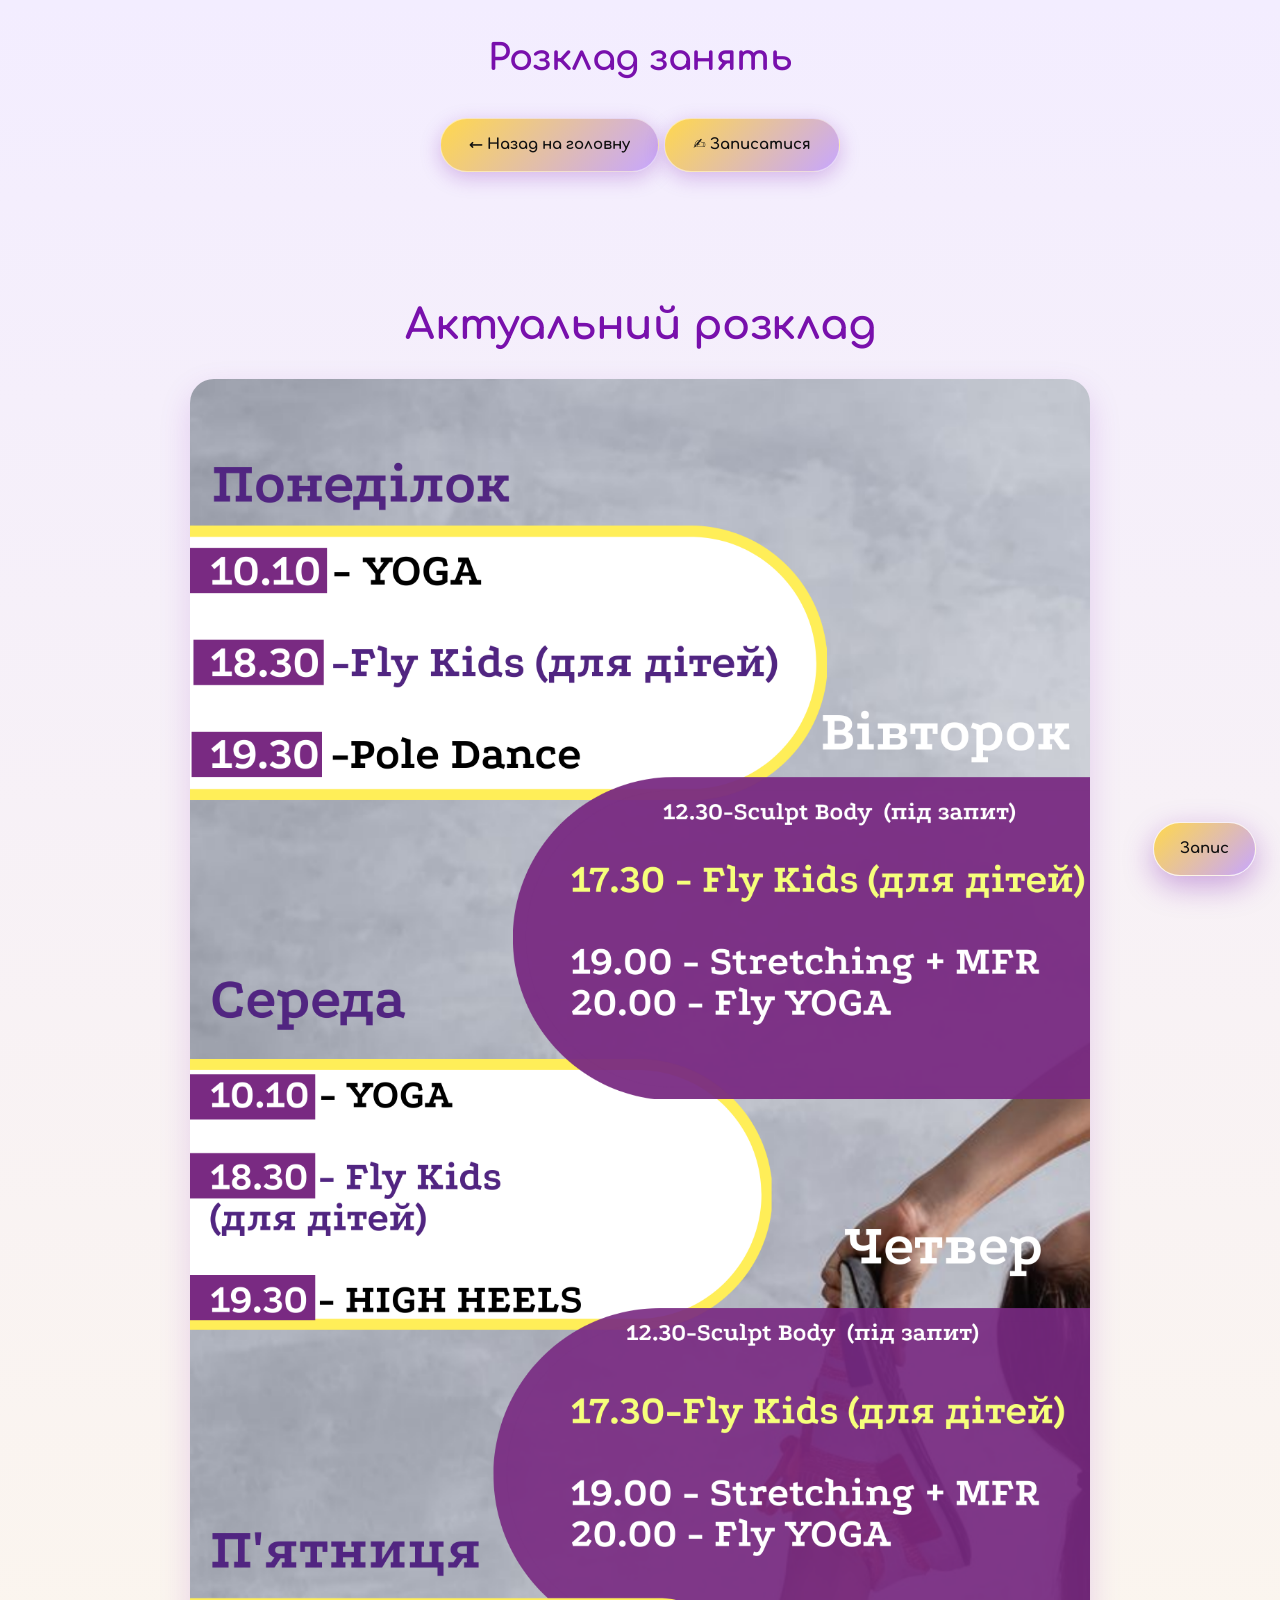
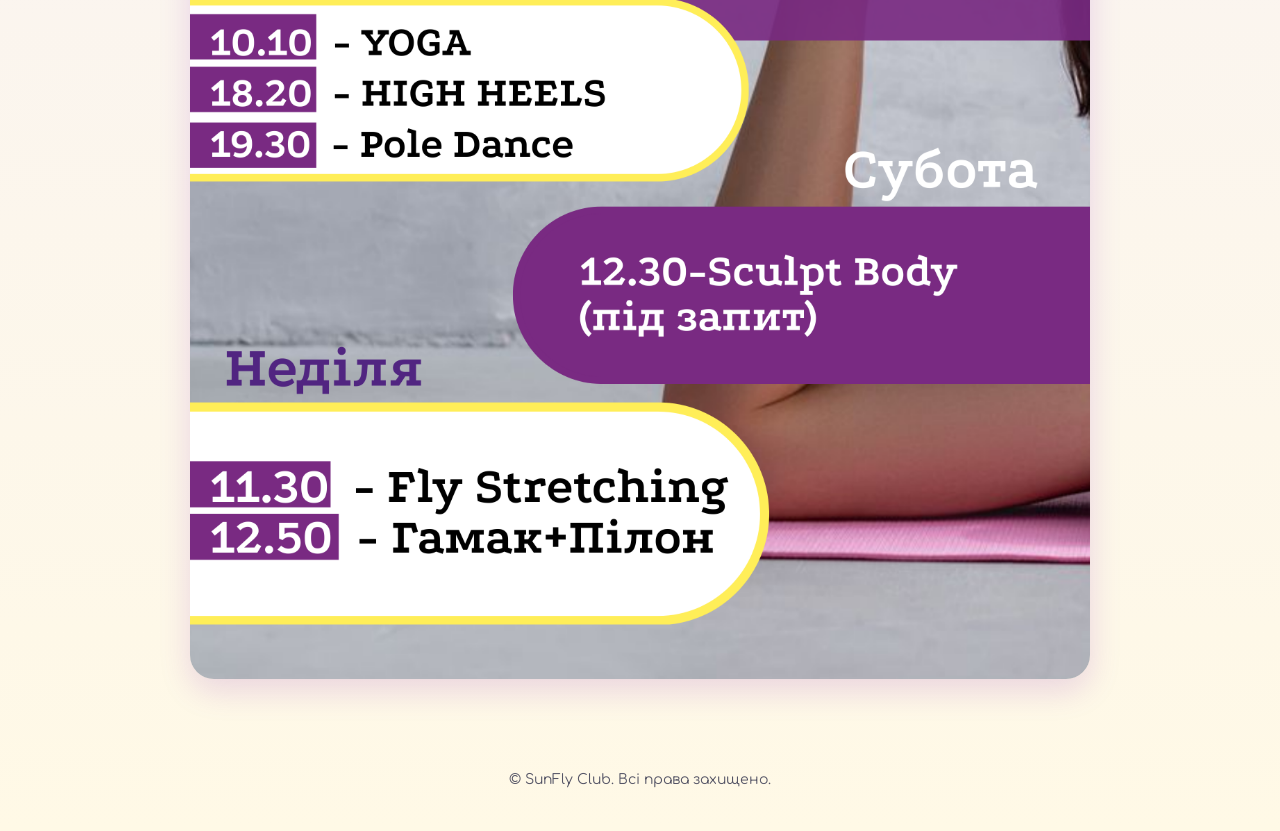
==== schedule.html @ 59981de6 "Initial commit" ====
<!DOCTYPE html>
<html lang="uk">

<head>
  <meta charset="UTF-8">
  <meta name="viewport" content="width=device-width, initial-scale=1.0">

  <title>Розклад занять — SunFly Club</title>
  <meta name="description" content="Розклад груп та занять у студії SunFly.">

  <link rel="apple-touch-icon" sizes="180x180" href="images/favicon/apple-touch-icon.png">
  <link rel="icon" type="image/png" sizes="32x32" href="images/favicon/favicon-32x32.png">
  <link rel="icon" type="image/png" sizes="16x16" href="images/favicon/favicon-16x16.png">

  <link rel="stylesheet" href="css/style.css">
  <link rel="preconnect" href="https://fonts.googleapis.com">
  <link rel="preconnect" href="https://fonts.gstatic.com" crossorigin>
  <link href="https://fonts.googleapis.com/css2?family=Comfortaa:wght@300..700&display=swap" rel="stylesheet">
</head>

<body>

  <a class="floating-cta" href="https://t.me/username?text=Хочу%20записатися" target="_blank" aria-label="Записатися через Telegram">
    Запис
  </a>

  <header class="container">
    <h1>Розклад занять</h1>
    <a href="index.html" class="button">← Назад на головну</a>
    <a class="button" href="https://t.me/username?text=Хочу%20записатися" target="_blank">
      ✍️ Записатися
    </a>
  </header>

  <main>

    <section class="section visible container">

      <h2>Актуальний розклад</h2>

      <div class="schedule-image-wrapper">

        <img src="images/schedule.png" alt="Актуальний розклад занять SunFly (натисніть для збільшення)" class="schedule-image" loading="lazy">

      </div>

    </section>

  </main>

  <footer class="footer">
    <p>© SunFly Club. Всі права захищено.</p>
  </footer>

  <script src="js/script.js"></script>

</body>

</html>
---- css/style.css ----
* {
  box-sizing: border-box;
  margin: 0;
  padding: 0;
}

:root {
  --bg: #f3edff;
  --bg-soft: #fff9e6;
  --text: #1a1a2e;
  --text-muted: #555566;

  --card-bg: rgba(255, 255, 255, 0.82);
  --card-border: rgba(255, 255, 255, 0.6);

  --accent-yellow: #FFD84D;
  --accent-purple: #7810AC;
  --accent-purple-light: #9C51E0;

  --accent-gradient: linear-gradient(135deg, #FFD84D 0%, #C7A6FF 50%, #9C51E0 100%);
  --button-gradient: linear-gradient(135deg, #FFD84D 0%, #C7A6FF 100%);

  --shadow-main: 0 12px 32px rgba(120, 16, 172, 0.15);
  --shadow-primary: 0 8px 25px rgba(0, 0, 0, 0.08);
  --shadow-hover: 0 16px 40px rgba(120, 16, 172, 0.22);
}

html {
  background: linear-gradient(180deg, var(--bg) 0%, var(--bg-soft) 100%);
  min-height: 100%;
  scroll-behavior: smooth;
}

body {
  margin: 0;
  line-height: 1.6;
  font-family: "Comfortaa", system-ui, -apple-system, sans-serif;
  background: transparent;
  color: var(--text);
  text-align: center;
  -webkit-font-smoothing: antialiased;
}

/* 🔹 ЛОГОТИП ТА ХЕДЕР */
.header-top {
  display: flex;
  justify-content: flex-end;
  align-items: center;
  gap: 12px;
}

.logo {
  width: 220px;
  max-width: 80%;
  margin-top: 10px;
  margin-bottom: 12px;
  transition: transform 0.4s cubic-bezier(0.34, 1.56, 0.64, 1);
  filter: drop-shadow(0 8px 20px rgba(199, 166, 255, 0.3));
}

.logo:hover {
  transform: scale(1.05) rotate(-1deg);
}

.insta-link {
  display: flex;
  align-items: center;
  justify-content: center;
  width: 44px;
  height: 44px;
  border-radius: 14px;
  text-decoration: none;
  background: var(--button-gradient);
  box-shadow: 0 4px 15px rgba(120, 16, 172, 0.2);
  transition: transform 0.3s ease, box-shadow 0.3s ease;
}

.insta-icon {
  width: 26px;
  height: 26px;
  fill: #111;
}

.insta-link:hover {
  transform: translateY(-3px) scale(1.08);
  box-shadow: 0 8px 20px rgba(120, 16, 172, 0.35);
}

/* 🔹 КОНТЕЙНЕРИ ТА ТИПОГРАФІКА */
.container {
  padding: 30px 20px;
  max-width: 960px;
  margin: auto;
}

h1, h2 {
  font-weight: 700;
  color: var(--accent-purple);
  letter-spacing: -0.5px;
}

h1 {
  font-size: 36px;
  margin-bottom: 10px;
}

h2 {
  font-size: 42px;
  margin-bottom: 20px;
}

@media (max-width: 600px) {
  h1 { font-size: 28px; }
  h2 { font-size: 32px; }
}

.subtitle {
  color: var(--text-muted);
  font-size: 16px;
  font-weight: 500;
}

/* 🔹 КНОПКИ */
.button {
  display: inline-flex;
  align-items: center;
  justify-content: center;
  gap: 8px;
  padding: 14px 28px;
  background: var(--button-gradient);
  color: #111;
  text-decoration: none;
  border-radius: 50px;
  font-weight: 700;
  font-size: 15px;
  margin-top: 20px;
  transition: all 0.3s cubic-bezier(0.25, 0.8, 0.25, 1);
  box-shadow: 0 6px 20px rgba(120, 16, 172, 0.25);
  border: 1px solid rgba(255, 255, 255, 0.5);
  cursor: pointer;
}

.button:hover {
  transform: translateY(-3px) scale(1.03);
  box-shadow: 0 10px 28px rgba(120, 16, 172, 0.38);
}

.button:active {
  transform: translateY(1px) scale(0.98);
}

/* 🔹 СЕКЦІЇ ТА АНІМАЦІЯ ПОЯВИ */
.section {
  margin-top: 60px;
  opacity: 0;
  transform: translateY(35px);
  transition: opacity 0.7s ease, transform 0.7s cubic-bezier(0.25, 1, 0.5, 1);
}

.section.visible {
  opacity: 1;
  transform: translateY(0);
}

/* 🔹 ПОСЛУГИ (Grid & Glassmorphism Cards) */
.services {
  display: grid;
  grid-template-columns: repeat(2, 1fr);
  gap: 20px;
  margin-top: 25px;
}

@media (max-width: 640px) {
  .services {
    grid-template-columns: 1fr;
    gap: 15px;
  }
}

.card {
  position: relative;
  display: flex;
  flex-direction: column;
  justify-content: center;
  text-decoration: none;
  color: inherit;
  background: var(--card-bg);
  backdrop-filter: blur(12px);
  -webkit-backdrop-filter: blur(12px);
  padding: 26px 22px;
  border-radius: 24px;
  border: 1px solid var(--card-border);
  box-shadow: var(--shadow-primary);
  transition: all 0.35s cubic-bezier(0.25, 0.8, 0.25, 1);
  overflow: hidden;
}

.card::before {
  content: "";
  position: absolute;
  inset: 0;
  background: linear-gradient(
    120deg,
    transparent 30%,
    rgba(255, 255, 255, 0.7),
    transparent 70%
  );
  opacity: 0;
  transition: opacity 0.5s ease, transform 0.5s ease;
  transform: translateX(-100%);
  pointer-events: none;
}

.card:hover {
  transform: translateY(-7px) scale(1.015);
  box-shadow: var(--shadow-hover);
  border-color: rgba(199, 166, 255, 0.8);
}

.card:hover::before {
  opacity: 1;
  transform: translateX(100%);
}

.card h3 {
  margin-bottom: 8px;
  font-size: 20px;
  color: var(--accent-purple);
}

.card p {
  font-size: 14px;
  color: var(--text-muted);
}

.spa-card {
  grid-column: 1 / -1;
  text-align: center;
  background: linear-gradient(135deg, rgba(255, 216, 77, 0.35), rgba(199, 166, 255, 0.35));
  border: 1px solid rgba(199, 166, 255, 0.6);
}

/* Stagger animation for services */
.services .card {
  opacity: 0;
  transform: translateY(20px);
}

.services.visible .card {
  animation: fadeUpCard 0.5s forwards ease-out;
}

.services.visible .card:nth-child(1) { animation-delay: 0.05s; }
.services.visible .card:nth-child(2) { animation-delay: 0.15s; }
.services.visible .card:nth-child(3) { animation-delay: 0.25s; }
.services.visible .card:nth-child(4) { animation-delay: 0.35s; }
.services.visible .card:nth-child(5) { animation-delay: 0.45s; }

@keyframes fadeUpCard {
  to {
    opacity: 1;
    transform: translateY(0);
  }
}

/* 🔹 ГАЛЕРЕЯ */
.gallery {
  display: flex;
  flex-wrap: wrap;
  justify-content: center;
  gap: 16px;
  margin-top: 20px;
}

.gallery img {
  width: 100%;
  max-width: 270px;
  height: 200px;
  object-fit: cover;
  border-radius: 18px;
  box-shadow: var(--shadow-primary);
  transition: all 0.4s cubic-bezier(0.25, 0.8, 0.25, 1);
  border: 2px solid transparent;
}

.gallery img:hover {
  transform: scale(1.05) translateY(-4px);
  box-shadow: var(--shadow-hover);
  border-color: var(--accent-purple-light);
}

/* 🔹 ПЛАВАЮЧА КНОПКА (CTA) */
.floating-cta {
  position: fixed;
  bottom: 24px;
  right: 24px;
  z-index: 999;
  display: inline-flex;
  align-items: center;
  gap: 8px;
  padding: 14px 26px;
  border-radius: 35px;
  background: var(--button-gradient);
  box-shadow: 0 10px 30px rgba(120, 16, 172, 0.35);
  color: #111;
  text-decoration: none;
  font-weight: 700;
  font-size: 15px;
  transition: all 0.3s cubic-bezier(0.25, 0.8, 0.25, 1);
  border: 1px solid rgba(255, 255, 255, 0.8);
  animation: pulseGlow 3s infinite ease-in-out;
}

.floating-cta:hover {
  transform: scale(1.08) translateY(-2px);
  box-shadow: 0 14px 35px rgba(120, 16, 172, 0.5);
}

@keyframes pulseGlow {
  0%, 100% {
    box-shadow: 0 10px 30px rgba(120, 16, 172, 0.35);
  }
  50% {
    box-shadow: 0 10px 35px rgba(255, 216, 77, 0.6);
  }
}

/* 🔹 ЛОКАЦІЇ ТА КАРТА */
.addresses {
  margin-top: 20px;
}

.address-card {
  background: var(--card-bg);
  backdrop-filter: blur(10px);
  -webkit-backdrop-filter: blur(10px);
  padding: 28px 24px;
  border-radius: 24px;
  border: 1px solid var(--card-border);
  box-shadow: var(--shadow-primary);
  text-align: left;
}

.address-card h3 {
  font-size: 22px;
  color: var(--accent-purple);
  margin-bottom: 12px;
  text-align: center;
}

.address-card p {
  margin-bottom: 8px;
  font-size: 15px;
  line-height: 1.5;
}

.map-block {
  margin-top: 20px;
  display: flex;
  flex-direction: column;
  align-items: center;
  gap: 15px;
}

.map-block iframe {
  box-shadow: var(--shadow-main);
  border-radius: 18px;
}

/* 🔹 SPA СТОРІНКА ТА СЛАЙДЕР */
.spa-layout {
  display: grid;
  grid-template-columns: 1fr 1fr;
  gap: 32px;
  align-items: center;
  text-align: left;
}

@media (max-width: 768px) {
  .spa-layout {
    grid-template-columns: 1fr;
  }
}

.spa-slider {
  position: relative;
  width: 100%;
  height: 420px;
  overflow: hidden;
  border-radius: 24px;
  box-shadow: var(--shadow-main);
  touch-action: pan-y;
}

@media (max-width: 768px) {
  .spa-slider {
    height: 280px;
  }
}

.slide {
  position: absolute;
  inset: 0;
  width: 100%;
  height: 100%;
  object-fit: cover;
  opacity: 0;
  transition: opacity 0.8s ease-in-out, transform 1.2s ease;
  pointer-events: none;
}

.slide.active {
  opacity: 1;
  z-index: 1;
  transform: scale(1.02);
}

.prev, .next {
  position: absolute;
  top: 50%;
  transform: translateY(-50%);
  background: rgba(0, 0, 0, 0.45);
  backdrop-filter: blur(8px);
  -webkit-backdrop-filter: blur(8px);
  color: white;
  border: 1px solid rgba(255, 255, 255, 0.3);
  font-size: 24px;
  width: 44px;
  height: 44px;
  display: flex;
  align-items: center;
  justify-content: center;
  cursor: pointer;
  border-radius: 50%;
  z-index: 10;
  transition: background 0.3s, transform 0.3s;
}

.prev { left: 14px; }
.next { right: 14px; }

.prev:hover, .next:hover {
  background: rgba(120, 16, 172, 0.8);
  transform: translateY(-50%) scale(1.1);
}

/* Dots pagination for SPA slider */
.slider-dots {
  position: absolute;
  bottom: 14px;
  left: 50%;
  transform: translateX(-50%);
  display: flex;
  gap: 8px;
  z-index: 10;
}

.slider-dots .dot {
  width: 10px;
  height: 10px;
  border-radius: 50%;
  background: rgba(255, 255, 255, 0.5);
  border: none;
  cursor: pointer;
  transition: all 0.3s ease;
}

.slider-dots .dot.active {
  background: var(--accent-yellow);
  transform: scale(1.3);
  width: 22px;
  border-radius: 10px;
}

.spa-info {
  background: var(--card-bg);
  backdrop-filter: blur(12px);
  padding: 28px;
  border-radius: 24px;
  border: 1px solid var(--card-border);
  box-shadow: var(--shadow-primary);
}

.spa-info h2 {
  text-align: left;
  font-size: 28px;
  margin-bottom: 12px;
}

.spa-info h3 {
  color: var(--accent-purple);
  margin-top: 18px;
  margin-bottom: 8px;
}

.spa-info ul {
  padding-left: 20px;
  margin-bottom: 15px;
}

.spa-info li {
  margin-bottom: 6px;
}

/* 🔹 РОЗКЛАД */
.schedule-image-wrapper {
  margin-top: 20px;
  display: flex;
  justify-content: center;
}

.schedule-image {
  width: 100%;
  max-width: 900px;
  border-radius: 24px;
  box-shadow: var(--shadow-main);
  transition: transform 0.3s ease, box-shadow 0.3s ease;
}

.schedule-image:hover {
  transform: scale(1.015);
  box-shadow: var(--shadow-hover);
}

/* 🔹 LIGHTBOX MODAL */
.lightbox-modal {
  position: fixed;
  inset: 0;
  z-index: 2000;
  display: flex;
  align-items: center;
  justify-content: center;
  background: rgba(0, 0, 0, 0.85);
  backdrop-filter: blur(10px);
  -webkit-backdrop-filter: blur(10px);
  opacity: 0;
  pointer-events: none;
  transition: opacity 0.35s ease;
  padding: 20px;
}

.lightbox-modal.active {
  opacity: 1;
  pointer-events: auto;
}

.lightbox-content {
  position: relative;
  max-width: 90vw;
  max-height: 90vh;
  display: flex;
  flex-direction: column;
  align-items: center;
}

.lightbox-img {
  max-width: 100%;
  max-height: 80vh;
  object-fit: contain;
  border-radius: 16px;
  box-shadow: 0 10px 40px rgba(0, 0, 0, 0.5);
}

.lightbox-close {
  position: absolute;
  top: -45px;
  right: 0;
  background: transparent;
  border: none;
  color: white;
  font-size: 36px;
  line-height: 1;
  cursor: pointer;
  transition: transform 0.2s ease;
}

.lightbox-close:hover {
  transform: scale(1.2);
  color: var(--accent-yellow);
}

.lightbox-caption {
  color: rgba(255, 255, 255, 0.9);
  margin-top: 12px;
  font-size: 15px;
}

/* 🔹 ФУТЕР */
.footer {
  margin: 60px 0 40px;
  color: var(--text-muted);
  font-size: 14px;
}
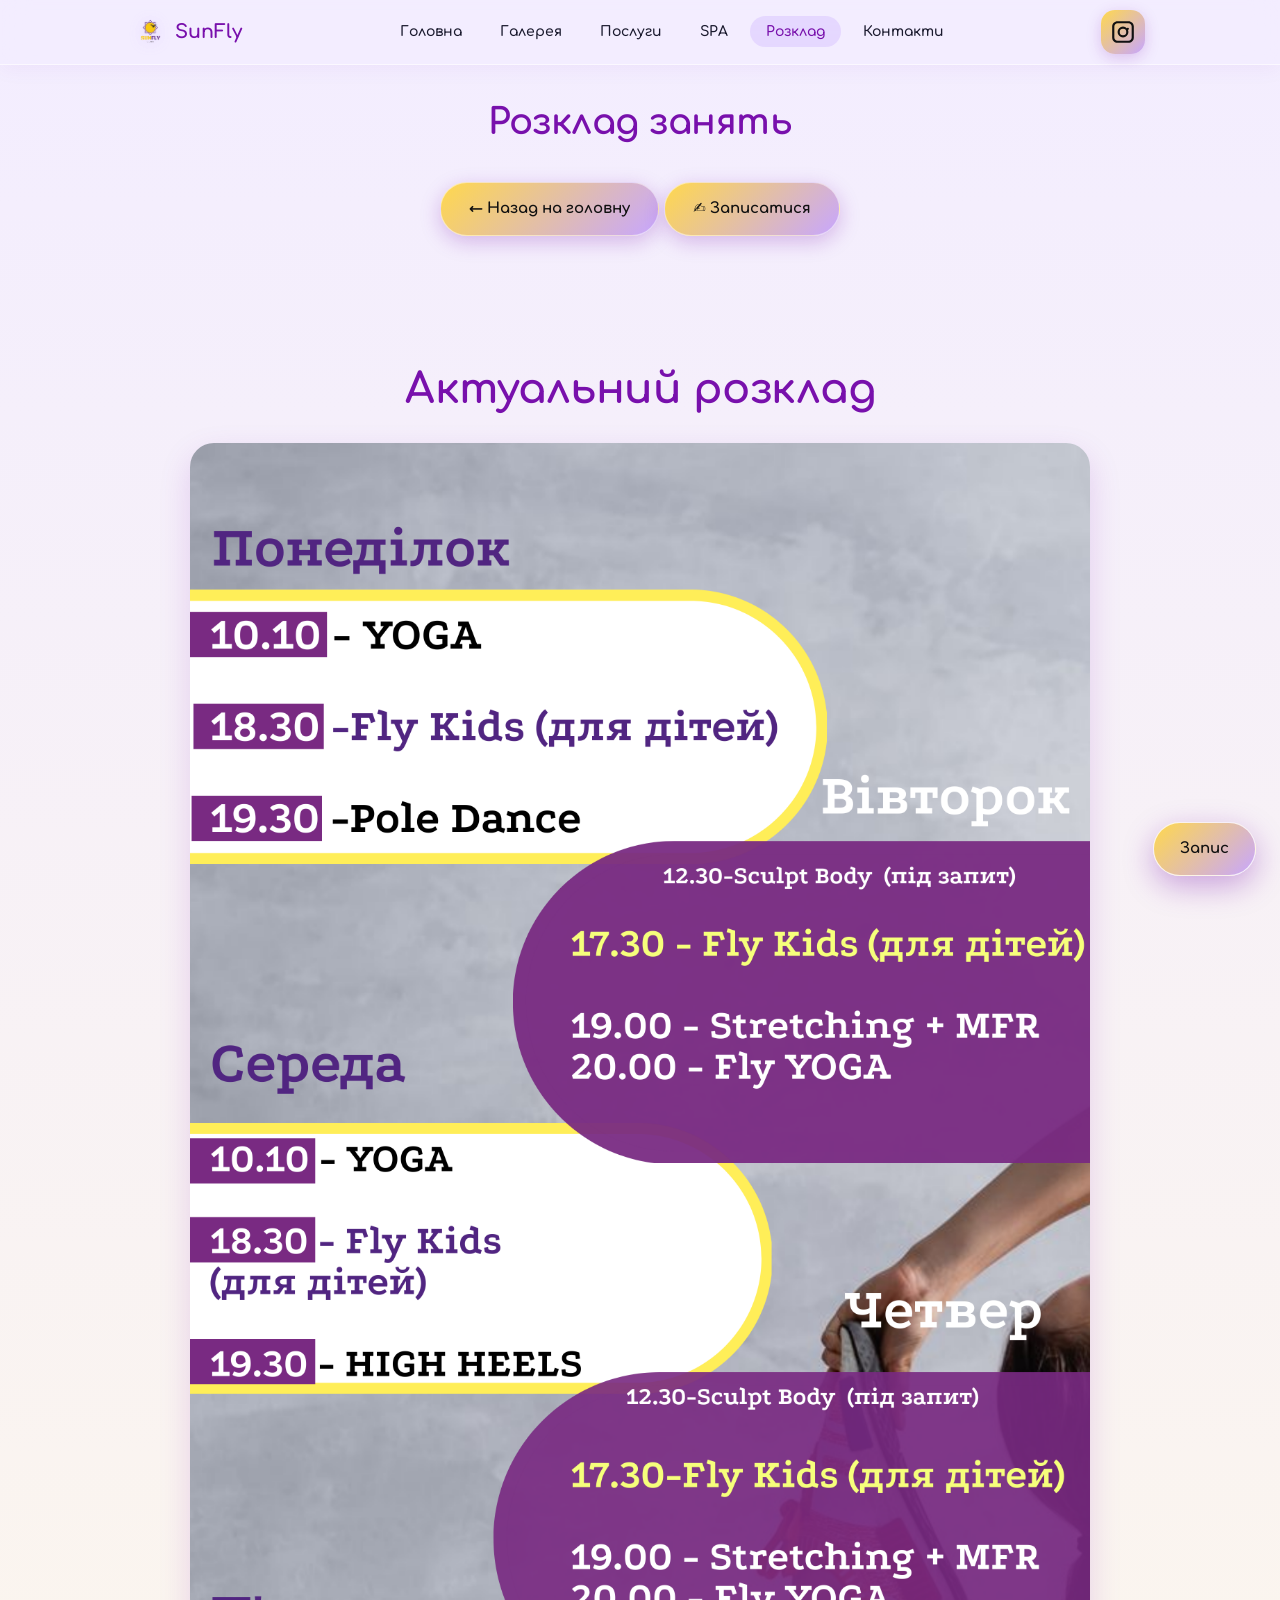
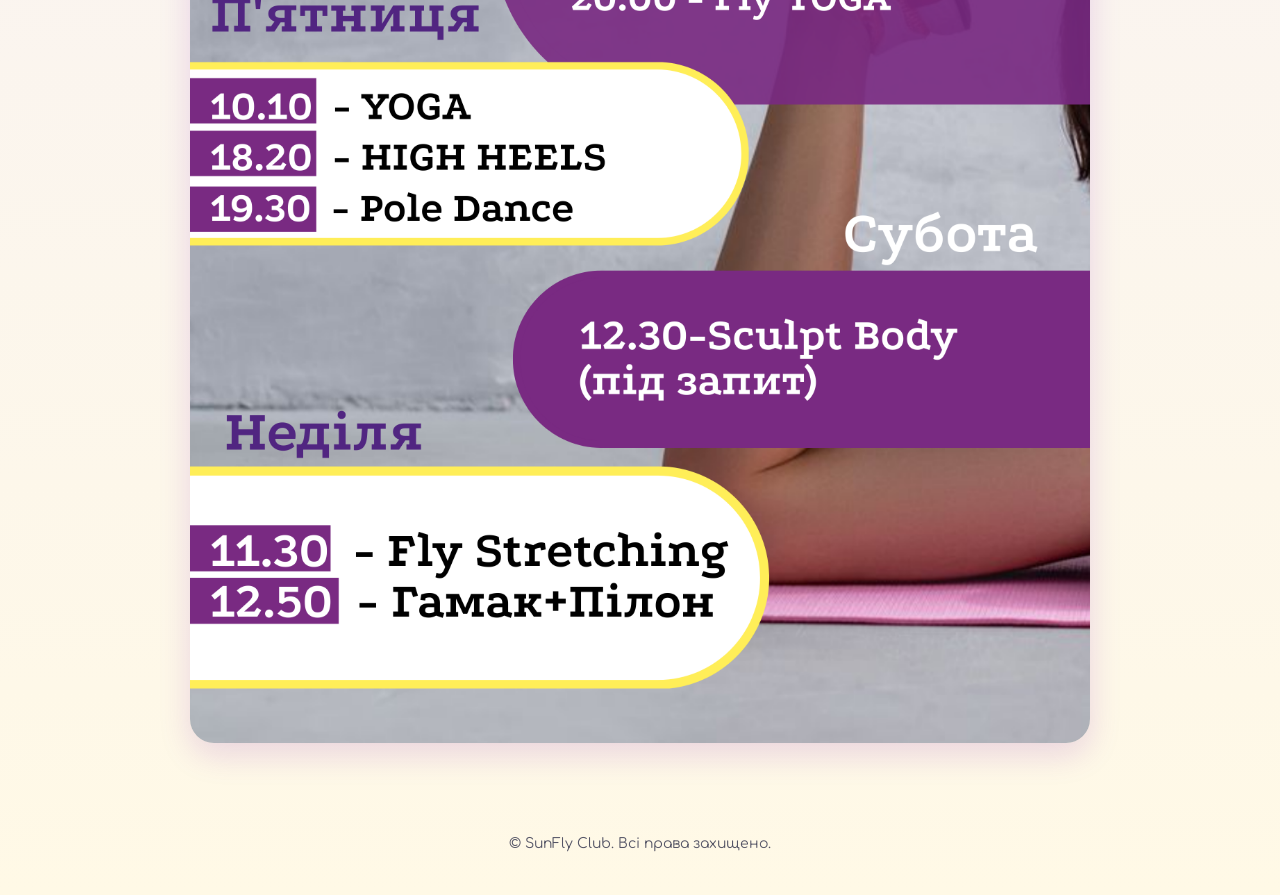
==== commit 4f5bede6: "nav + optimization" ====
--- a/schedule.html
+++ b/schedule.html
@@ -20,6 +20,40 @@
 
 <body>
 
+  <!-- 🔹 ФІКСОВАНА НАВІГАЦІЙНА ПАНЕЛЬ (GLASSMORPHISM NAVBAR) -->
+  <nav class="navbar" id="navbar">
+    <div class="nav-container">
+      <a href="index.html" class="nav-brand">
+        <img src="images/logo.png" alt="SunFly Logo" class="nav-logo-img">
+        <span>SunFly</span>
+      </a>
+
+      <ul class="nav-menu" id="nav-menu">
+        <li><a href="index.html" class="nav-link">Головна</a></li>
+        <li><a href="index.html#gallery" class="nav-link">Галерея</a></li>
+        <li><a href="index.html#services" class="nav-link">Послуги</a></li>
+        <li><a href="spa.html" class="nav-link">SPA</a></li>
+        <li><a href="schedule.html" class="nav-link active">Розклад</a></li>
+        <li><a href="index.html#contacts" class="nav-link">Контакти</a></li>
+      </ul>
+
+      <div class="nav-actions">
+        <a href="https://www.instagram.com/sunfly_club_?igsh=MWcwdW11bGVmOGppaA==" target="_blank"
+          class="insta-link" aria-label="Instagram">
+          <svg viewBox="0 0 24 24" class="insta-icon">
+            <path d="M7 2C4.2 2 2 4.2 2 7v10c0 2.8 2.2 5 5 5h10c2.8 0 5-2.2 5-5V7c0-2.8-2.2-5-5-5H7zm0 2h10c1.7 0 3 1.3 3 3v10c0 1.7-1.3 3-3 3H7c-1.7 0-3-1.3-3-3V7c0-1.7 1.3-3 3-3zm5 3a5 5 0 100 10 5 5 0 000-10zm0 2a3 3 0 110 6 3 3 0 010-6zm4.5-.9a1 1 0 100 2 1 1 0 000-2z" />
+          </svg>
+        </a>
+
+        <button class="burger-toggle" id="burger-toggle" aria-label="Відкрити меню" aria-expanded="false">
+          <span class="burger-bar"></span>
+          <span class="burger-bar"></span>
+          <span class="burger-bar"></span>
+        </button>
+      </div>
+    </div>
+  </nav>
+
   <a class="floating-cta" href="https://t.me/username?text=Хочу%20записатися" target="_blank" aria-label="Записатися через Telegram">
     Запис
   </a>
@@ -31,6 +65,7 @@
       ✍️ Записатися
     </a>
   </header>
+
 
   <main>
 
--- a/css/style.css
+++ b/css/style.css
@@ -10,8 +10,8 @@
   --text: #1a1a2e;
   --text-muted: #555566;
 
-  --card-bg: rgba(255, 255, 255, 0.82);
-  --card-border: rgba(255, 255, 255, 0.6);
+  --card-bg: rgba(255, 255, 255, 0.94);
+  --card-border: rgba(255, 255, 255, 0.7);
 
   --accent-yellow: #FFD84D;
   --accent-purple: #7810AC;
@@ -39,6 +39,167 @@
   color: var(--text);
   text-align: center;
   -webkit-font-smoothing: antialiased;
+  padding-top: 64px; /* Компенсація для фіксованого навбару */
+}
+
+/* 🔹 ФІКСОВАНА НАВІГАЦІЯ (STICKY GLASSMORPHISM NAVBAR) */
+.navbar {
+  position: fixed;
+  top: 0;
+  left: 0;
+  right: 0;
+  width: 100%;
+  z-index: 1000;
+  background: rgba(243, 237, 255, 0.85);
+  backdrop-filter: blur(14px);
+  -webkit-backdrop-filter: blur(14px);
+  border-bottom: 1px solid rgba(255, 255, 255, 0.6);
+  box-shadow: 0 4px 20px rgba(120, 16, 172, 0.05);
+  transition: all 0.3s ease;
+}
+
+.navbar.scrolled {
+  background: rgba(243, 237, 255, 0.94);
+  box-shadow: 0 8px 30px rgba(120, 16, 172, 0.12);
+}
+
+.nav-container {
+  display: flex;
+  align-items: center;
+  justify-content: space-between;
+  max-width: 1050px;
+  margin: 0 auto;
+  padding: 8px 20px;
+  height: 64px;
+}
+
+.nav-brand {
+  display: flex;
+  align-items: center;
+  gap: 10px;
+  text-decoration: none;
+  color: var(--accent-purple);
+  font-weight: 700;
+  font-size: 19px;
+  transition: transform 0.3s ease;
+}
+
+.nav-brand:hover {
+  transform: scale(1.03);
+}
+
+.nav-logo-img {
+  height: 38px;
+  width: auto;
+  filter: drop-shadow(0 2px 8px rgba(199, 166, 255, 0.4));
+}
+
+.nav-menu {
+  display: flex;
+  align-items: center;
+  gap: 6px;
+  list-style: none;
+  margin: 0;
+  padding: 0;
+}
+
+.nav-link {
+  text-decoration: none;
+  color: var(--text);
+  font-weight: 600;
+  font-size: 14px;
+  padding: 8px 16px;
+  border-radius: 25px;
+  transition: all 0.25s ease;
+}
+
+.nav-link:hover,
+.nav-link.active {
+  color: var(--accent-purple);
+  background: rgba(199, 166, 255, 0.3);
+}
+
+.nav-actions {
+  display: flex;
+  align-items: center;
+  gap: 12px;
+}
+
+/* 🔹 БУРГЕР-МЕНЮ ДЛЯ МОБІЛЬНИХ */
+.burger-toggle {
+  display: none;
+  flex-direction: column;
+  justify-content: space-around;
+  width: 40px;
+  height: 40px;
+  padding: 8px;
+  background: rgba(255, 255, 255, 0.8);
+  border: 1px solid rgba(199, 166, 255, 0.6);
+  border-radius: 12px;
+  cursor: pointer;
+  z-index: 1001;
+  box-shadow: 0 4px 12px rgba(120, 16, 172, 0.1);
+  transition: all 0.3s ease;
+}
+
+.burger-bar {
+  display: block;
+  width: 100%;
+  height: 2.5px;
+  background-color: var(--accent-purple);
+  border-radius: 2px;
+  transition: transform 0.3s ease, opacity 0.3s ease;
+}
+
+/* Перетворення бургер-іконки на хрестик X */
+.burger-toggle.open .burger-bar:nth-child(1) {
+  transform: translateY(7.5px) rotate(45deg);
+}
+
+.burger-toggle.open .burger-bar:nth-child(2) {
+  opacity: 0;
+}
+
+.burger-toggle.open .burger-bar:nth-child(3) {
+  transform: translateY(-7.5px) rotate(-45deg);
+}
+
+/* Адаптив меню на планшетах і смартфонах */
+@media (max-width: 860px) {
+  .burger-toggle {
+    display: flex;
+  }
+
+  .nav-menu {
+    position: fixed;
+    top: 64px;
+    left: 0;
+    right: 0;
+    background: rgba(243, 237, 255, 0.98);
+    flex-direction: column;
+    padding: 24px 20px;
+    gap: 12px;
+    border-bottom: 1px solid rgba(199, 166, 255, 0.4);
+    box-shadow: 0 16px 32px rgba(120, 16, 172, 0.15);
+    transform: translateY(-150%);
+    opacity: 0;
+    visibility: hidden;
+    transition: all 0.35s cubic-bezier(0.25, 1, 0.5, 1);
+  }
+
+  .nav-menu.open {
+    transform: translateY(0);
+    opacity: 1;
+    visibility: visible;
+  }
+
+  .nav-link {
+    width: 100%;
+    text-align: center;
+    padding: 12px 20px;
+    font-size: 16px;
+    background: rgba(255, 255, 255, 0.5);
+  }
 }
 
 /* 🔹 ЛОГОТИП ТА ХЕДЕР */
@@ -57,6 +218,7 @@
   transition: transform 0.4s cubic-bezier(0.34, 1.56, 0.64, 1);
   filter: drop-shadow(0 8px 20px rgba(199, 166, 255, 0.3));
 }
+
 
 .logo:hover {
   transform: scale(1.05) rotate(-1deg);
@@ -185,8 +347,6 @@
   text-decoration: none;
   color: inherit;
   background: var(--card-bg);
-  backdrop-filter: blur(12px);
-  -webkit-backdrop-filter: blur(12px);
   padding: 26px 22px;
   border-radius: 24px;
   border: 1px solid var(--card-border);
@@ -318,10 +478,12 @@
 
 @keyframes pulseGlow {
   0%, 100% {
+    transform: scale(1);
     box-shadow: 0 10px 30px rgba(120, 16, 172, 0.35);
   }
   50% {
-    box-shadow: 0 10px 35px rgba(255, 216, 77, 0.6);
+    transform: scale(1.03);
+    box-shadow: 0 10px 32px rgba(255, 216, 77, 0.55);
   }
 }
 
@@ -332,8 +494,6 @@
 
 .address-card {
   background: var(--card-bg);
-  backdrop-filter: blur(10px);
-  -webkit-backdrop-filter: blur(10px);
   padding: 28px 24px;
   border-radius: 24px;
   border: 1px solid var(--card-border);
@@ -419,9 +579,7 @@
   position: absolute;
   top: 50%;
   transform: translateY(-50%);
-  background: rgba(0, 0, 0, 0.45);
-  backdrop-filter: blur(8px);
-  -webkit-backdrop-filter: blur(8px);
+  background: rgba(0, 0, 0, 0.65);
   color: white;
   border: 1px solid rgba(255, 255, 255, 0.3);
   font-size: 24px;
@@ -474,7 +632,6 @@
 
 .spa-info {
   background: var(--card-bg);
-  backdrop-filter: blur(12px);
   padding: 28px;
   border-radius: 24px;
   border: 1px solid var(--card-border);
@@ -530,9 +687,7 @@
   display: flex;
   align-items: center;
   justify-content: center;
-  background: rgba(0, 0, 0, 0.85);
-  backdrop-filter: blur(10px);
-  -webkit-backdrop-filter: blur(10px);
+  background: rgba(0, 0, 0, 0.88);
   opacity: 0;
   pointer-events: none;
   transition: opacity 0.35s ease;
